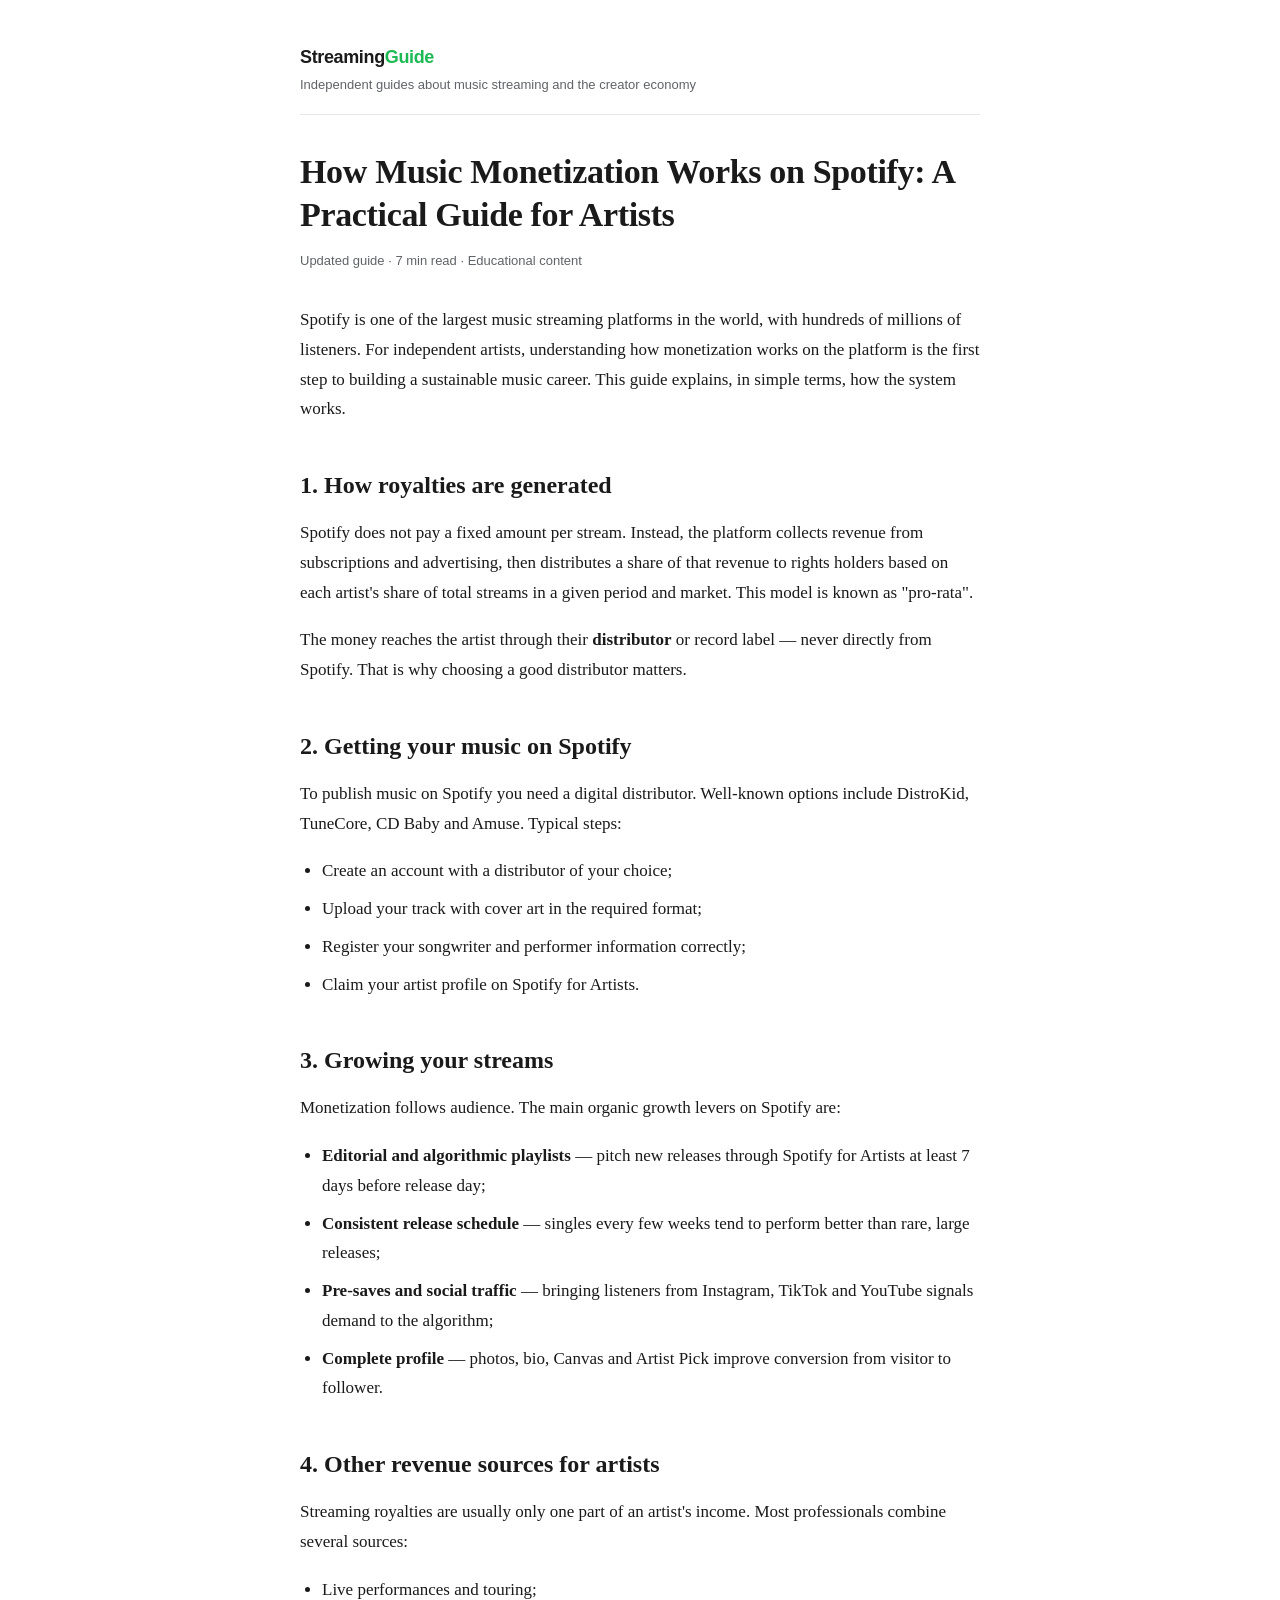
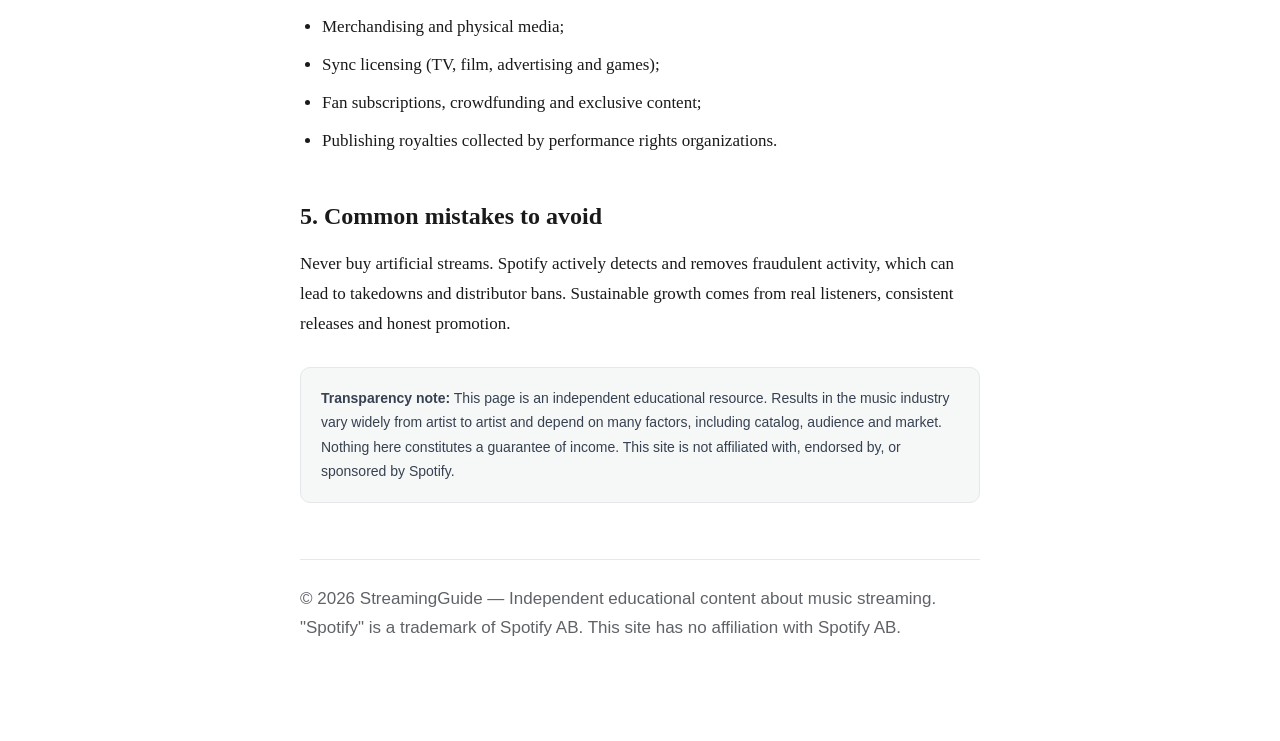
==== public/w/index.html @ 2e3a7094 "Changes Co-authored-by: vinicindoroi <194542521+vinicindoroi@users.noreply.github.com>" ====
<!DOCTYPE html>
<html lang="en">
<head>
  <meta charset="UTF-8">
  <meta name="viewport" content="width=device-width, initial-scale=1.0">
  <title>How Music Monetization Works on Spotify — Complete Guide</title>
  <meta name="description" content="An educational guide explaining how artists monetize music on Spotify: royalties, distribution, playlists and streaming growth.">
  <meta name="robots" content="index,follow">
  <link rel="icon" type="image/png" href="/favicon.png">
  <style>
    :root { --ink:#1a1a1a; --muted:#5f6368; --line:#e5e7eb; --accent:#1db954; }
    * { margin:0; padding:0; box-sizing:border-box; }
    body { font-family: Georgia, 'Times New Roman', serif; color:var(--ink); background:#fff; line-height:1.75; }
    .wrap { max-width:720px; margin:0 auto; padding:24px 20px 80px; }
    header.site { border-bottom:1px solid var(--line); padding:18px 0; margin-bottom:36px; }
    header.site .brand { font-family: -apple-system, 'Segoe UI', Arial, sans-serif; font-weight:700; font-size:18px; letter-spacing:-.02em; }
    header.site .brand span { color:var(--accent); }
    header.site .tagline { font-family: -apple-system, 'Segoe UI', Arial, sans-serif; font-size:13px; color:var(--muted); }
    h1 { font-size:34px; line-height:1.25; letter-spacing:-.01em; margin-bottom:14px; }
    .meta { font-family: -apple-system, 'Segoe UI', Arial, sans-serif; font-size:13px; color:var(--muted); margin-bottom:32px; }
    h2 { font-size:24px; margin:40px 0 12px; }
    p { margin-bottom:18px; font-size:17px; }
    ul { margin:0 0 18px 22px; font-size:17px; }
    li { margin-bottom:8px; }
    .box { background:#f6f8f7; border:1px solid var(--line); border-radius:10px; padding:18px 20px; margin:28px 0; font-family:-apple-system,'Segoe UI',Arial,sans-serif; font-size:14px; color:#374151; }
    footer.site { border-top:1px solid var(--line); margin-top:56px; padding-top:24px; font-family:-apple-system,'Segoe UI',Arial,sans-serif; font-size:12px; color:var(--muted); }
    @media (max-width:600px){ h1{font-size:27px;} }
  </style>
</head>
<body>
  <div class="wrap">
    <header class="site">
      <div class="brand">Streaming<span>Guide</span></div>
      <div class="tagline">Independent guides about music streaming and the creator economy</div>
    </header>

    <article>
      <h1>How Music Monetization Works on Spotify: A Practical Guide for Artists</h1>
      <div class="meta">Updated guide · 7 min read · Educational content</div>

      <p>Spotify is one of the largest music streaming platforms in the world, with hundreds of millions of listeners. For independent artists, understanding how monetization works on the platform is the first step to building a sustainable music career. This guide explains, in simple terms, how the system works.</p>

      <h2>1. How royalties are generated</h2>
      <p>Spotify does not pay a fixed amount per stream. Instead, the platform collects revenue from subscriptions and advertising, then distributes a share of that revenue to rights holders based on each artist's share of total streams in a given period and market. This model is known as "pro-rata".</p>
      <p>The money reaches the artist through their <strong>distributor</strong> or record label — never directly from Spotify. That is why choosing a good distributor matters.</p>

      <h2>2. Getting your music on Spotify</h2>
      <p>To publish music on Spotify you need a digital distributor. Well-known options include DistroKid, TuneCore, CD Baby and Amuse. Typical steps:</p>
      <ul>
        <li>Create an account with a distributor of your choice;</li>
        <li>Upload your track with cover art in the required format;</li>
        <li>Register your songwriter and performer information correctly;</li>
        <li>Claim your artist profile on Spotify for Artists.</li>
      </ul>

      <h2>3. Growing your streams</h2>
      <p>Monetization follows audience. The main organic growth levers on Spotify are:</p>
      <ul>
        <li><strong>Editorial and algorithmic playlists</strong> — pitch new releases through Spotify for Artists at least 7 days before release day;</li>
        <li><strong>Consistent release schedule</strong> — singles every few weeks tend to perform better than rare, large releases;</li>
        <li><strong>Pre-saves and social traffic</strong> — bringing listeners from Instagram, TikTok and YouTube signals demand to the algorithm;</li>
        <li><strong>Complete profile</strong> — photos, bio, Canvas and Artist Pick improve conversion from visitor to follower.</li>
      </ul>

      <h2>4. Other revenue sources for artists</h2>
      <p>Streaming royalties are usually only one part of an artist's income. Most professionals combine several sources:</p>
      <ul>
        <li>Live performances and touring;</li>
        <li>Merchandising and physical media;</li>
        <li>Sync licensing (TV, film, advertising and games);</li>
        <li>Fan subscriptions, crowdfunding and exclusive content;</li>
        <li>Publishing royalties collected by performance rights organizations.</li>
      </ul>

      <h2>5. Common mistakes to avoid</h2>
      <p>Never buy artificial streams. Spotify actively detects and removes fraudulent activity, which can lead to takedowns and distributor bans. Sustainable growth comes from real listeners, consistent releases and honest promotion.</p>

      <div class="box">
        <strong>Transparency note:</strong> This page is an independent educational resource. Results in the music industry vary widely from artist to artist and depend on many factors, including catalog, audience and market. Nothing here constitutes a guarantee of income. This site is not affiliated with, endorsed by, or sponsored by Spotify.
      </div>
    </article>

    <footer class="site">
      <p>© 2026 StreamingGuide — Independent educational content about music streaming. "Spotify" is a trademark of Spotify AB. This site has no affiliation with Spotify AB.</p>
    </footer>
  </div>
</body>
</html>
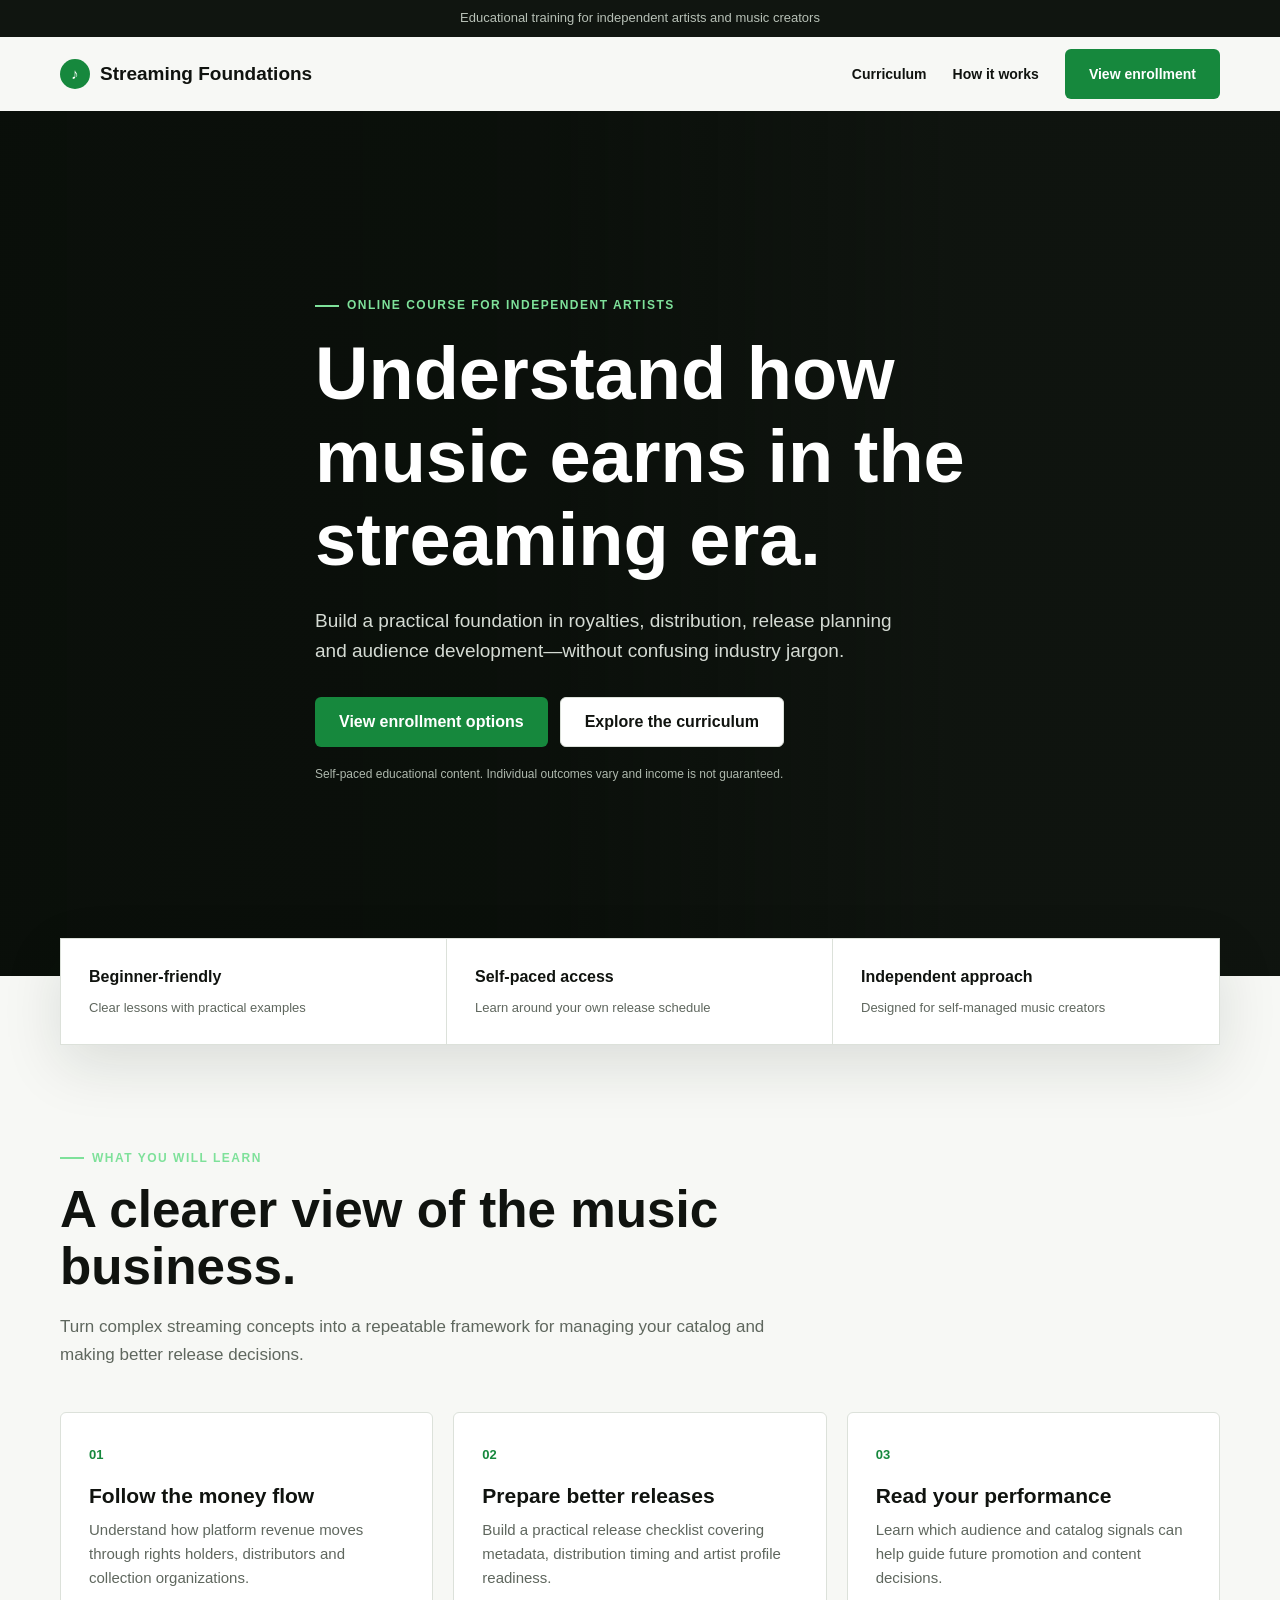
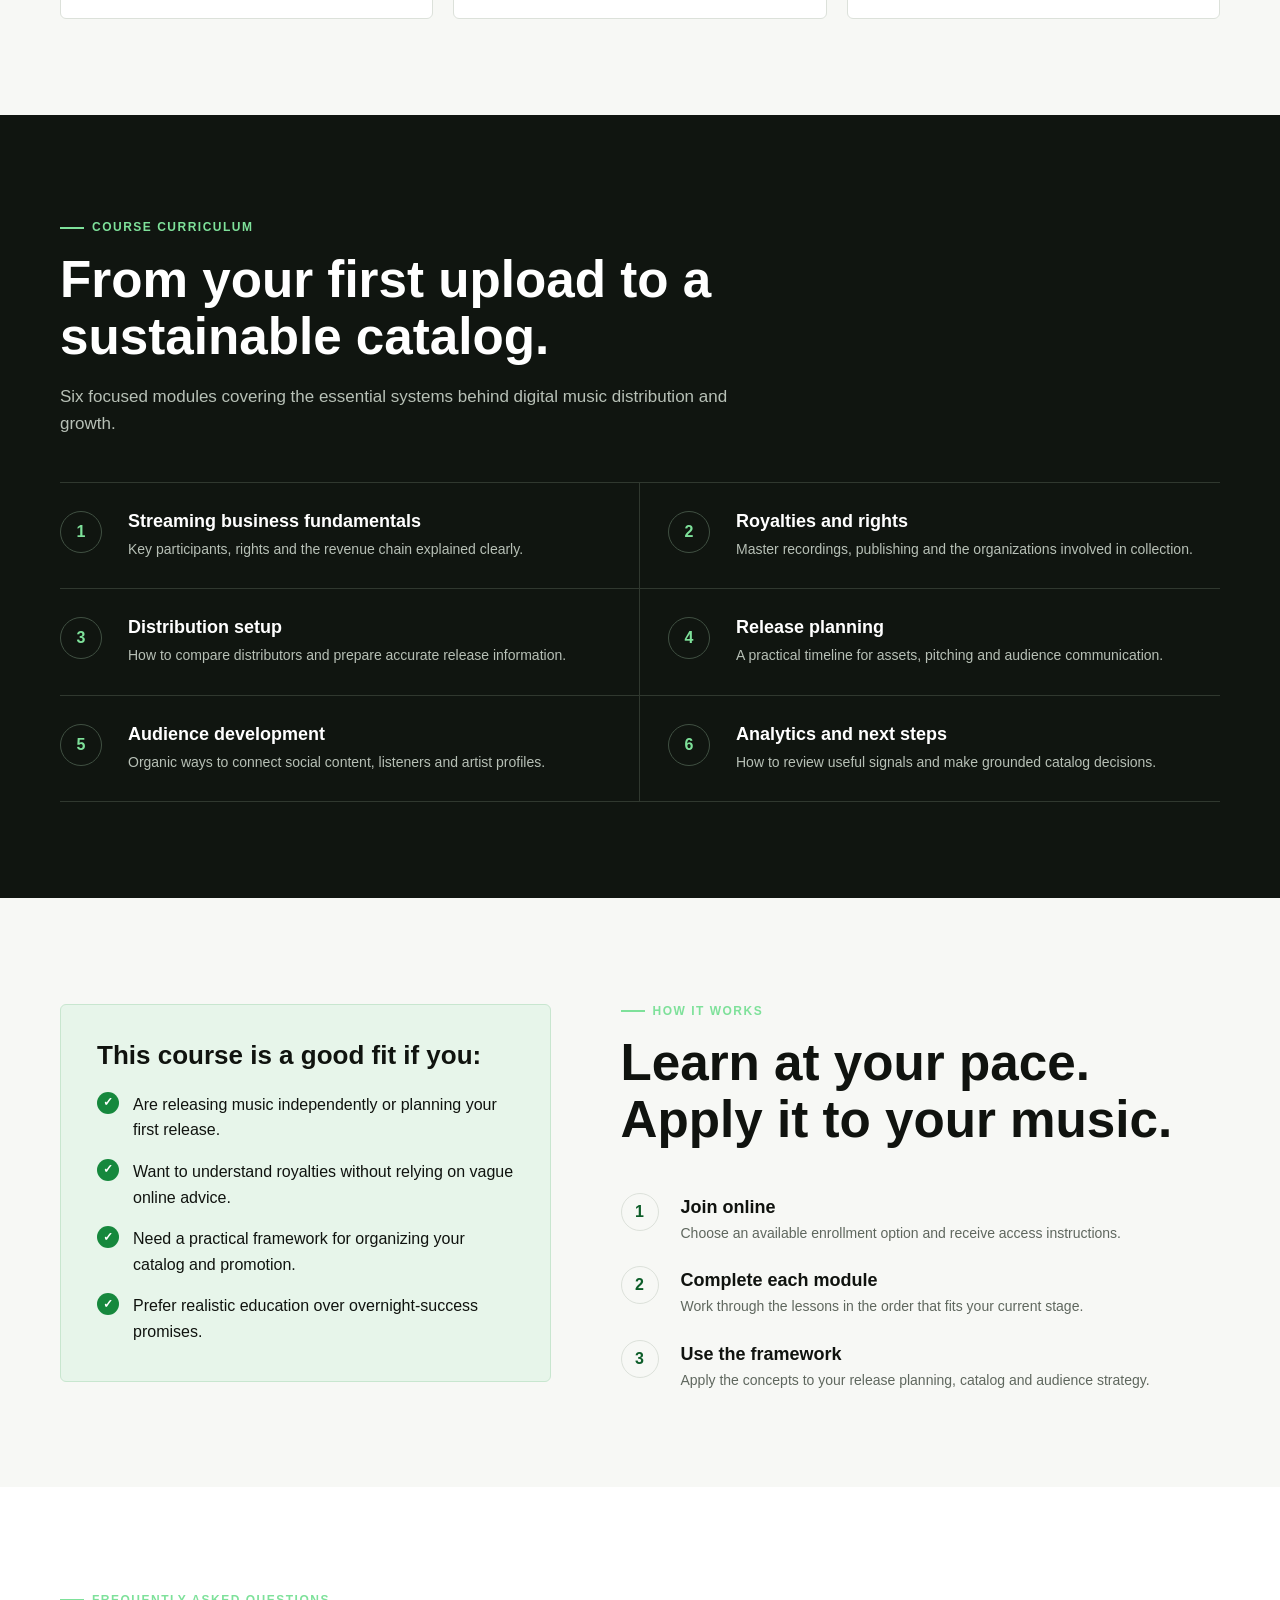
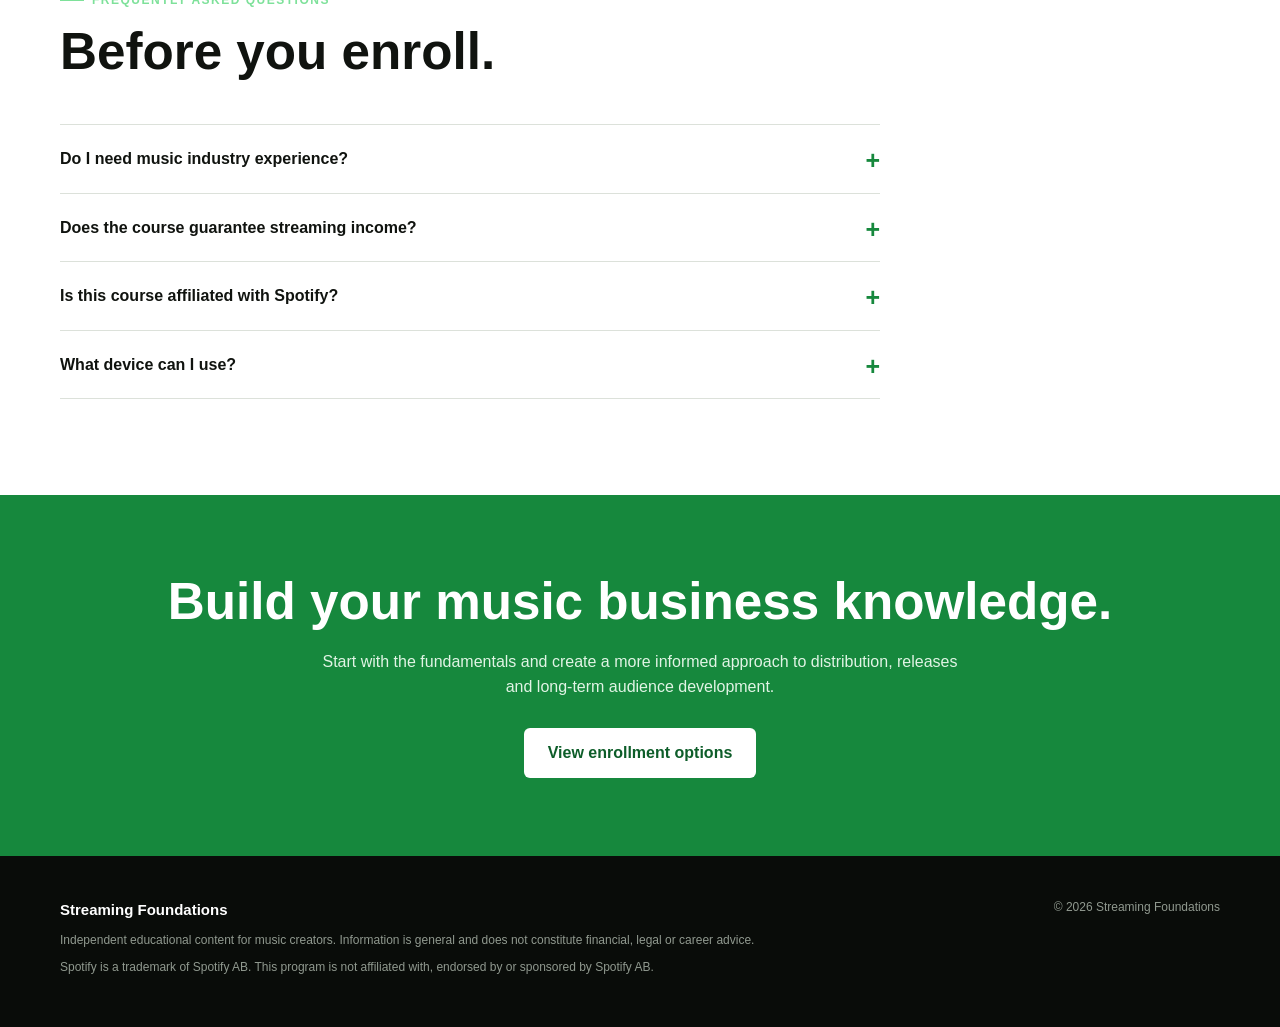
==== commit 577b3984: "Changes Co-authored-by: vinicindoroi <194542521+vinicindoroi@users.noreply.github.com>" ====
--- a/public/w/index.html
+++ b/public/w/index.html
@@ -3,86 +3,279 @@
 <head>
   <meta charset="UTF-8">
   <meta name="viewport" content="width=device-width, initial-scale=1.0">
-  <title>How Music Monetization Works on Spotify — Complete Guide</title>
-  <meta name="description" content="An educational guide explaining how artists monetize music on Spotify: royalties, distribution, playlists and streaming growth.">
+  <title>Streaming Income Foundations — A Practical Course for Independent Artists</title>
+  <meta name="description" content="Learn how music distribution, royalties, release planning and audience growth work in a practical online course for independent artists.">
   <meta name="robots" content="index,follow">
+  <meta property="og:title" content="Streaming Income Foundations">
+  <meta property="og:description" content="A practical online course about music distribution, royalties and sustainable audience growth.">
+  <meta property="og:type" content="website">
+  <meta name="twitter:card" content="summary_large_image">
   <link rel="icon" type="image/png" href="/favicon.png">
   <style>
-    :root { --ink:#1a1a1a; --muted:#5f6368; --line:#e5e7eb; --accent:#1db954; }
-    * { margin:0; padding:0; box-sizing:border-box; }
-    body { font-family: Georgia, 'Times New Roman', serif; color:var(--ink); background:#fff; line-height:1.75; }
-    .wrap { max-width:720px; margin:0 auto; padding:24px 20px 80px; }
-    header.site { border-bottom:1px solid var(--line); padding:18px 0; margin-bottom:36px; }
-    header.site .brand { font-family: -apple-system, 'Segoe UI', Arial, sans-serif; font-weight:700; font-size:18px; letter-spacing:-.02em; }
-    header.site .brand span { color:var(--accent); }
-    header.site .tagline { font-family: -apple-system, 'Segoe UI', Arial, sans-serif; font-size:13px; color:var(--muted); }
-    h1 { font-size:34px; line-height:1.25; letter-spacing:-.01em; margin-bottom:14px; }
-    .meta { font-family: -apple-system, 'Segoe UI', Arial, sans-serif; font-size:13px; color:var(--muted); margin-bottom:32px; }
-    h2 { font-size:24px; margin:40px 0 12px; }
-    p { margin-bottom:18px; font-size:17px; }
-    ul { margin:0 0 18px 22px; font-size:17px; }
-    li { margin-bottom:8px; }
-    .box { background:#f6f8f7; border:1px solid var(--line); border-radius:10px; padding:18px 20px; margin:28px 0; font-family:-apple-system,'Segoe UI',Arial,sans-serif; font-size:14px; color:#374151; }
-    footer.site { border-top:1px solid var(--line); margin-top:56px; padding-top:24px; font-family:-apple-system,'Segoe UI',Arial,sans-serif; font-size:12px; color:var(--muted); }
-    @media (max-width:600px){ h1{font-size:27px;} }
+    :root {
+      --page: #f7f8f5;
+      --surface: #ffffff;
+      --ink: #10130f;
+      --muted: #5f675e;
+      --line: #dce1da;
+      --brand: #16883d;
+      --brand-dark: #0d5d29;
+      --brand-soft: #e7f5ea;
+      --dark: #101510;
+      --dark-muted: #b7c0b6;
+      --shadow: 0 20px 60px rgba(18, 35, 21, .12);
+    }
+    * { box-sizing: border-box; }
+    html { scroll-behavior: smooth; }
+    body { margin: 0; font-family: Arial, Helvetica, sans-serif; color: var(--ink); background: var(--page); line-height: 1.6; }
+    a { color: inherit; }
+    img { max-width: 100%; display: block; }
+    .container { width: min(1160px, calc(100% - 40px)); margin: 0 auto; }
+    .topbar { background: var(--dark); color: var(--dark-muted); font-size: 13px; text-align: center; padding: 8px 16px; }
+    .nav { height: 74px; display: flex; align-items: center; justify-content: space-between; gap: 24px; }
+    .brand { display: inline-flex; align-items: center; gap: 10px; font-size: 19px; font-weight: 800; text-decoration: none; }
+    .brand-mark { width: 30px; height: 30px; border-radius: 50%; background: var(--brand); display: grid; place-items: center; color: var(--surface); font-size: 15px; }
+    .nav-links { display: flex; align-items: center; gap: 26px; font-size: 14px; font-weight: 700; }
+    .nav-links a { text-decoration: none; }
+    .button { display: inline-flex; align-items: center; justify-content: center; min-height: 50px; border: 0; border-radius: 6px; padding: 0 24px; font: inherit; font-weight: 800; text-decoration: none; cursor: pointer; transition: transform .2s ease, background .2s ease; }
+    .button:hover { transform: translateY(-2px); }
+    .button-primary { background: var(--brand); color: var(--surface); }
+    .button-primary:hover { background: var(--brand-dark); }
+    .button-secondary { background: var(--surface); color: var(--ink); border: 1px solid var(--line); }
+    .hero { position: relative; min-height: 680px; display: grid; align-items: center; color: var(--surface); background: var(--dark); overflow: hidden; }
+    .hero::before { content: ""; position: absolute; inset: 0; background: linear-gradient(90deg, rgba(10, 15, 10, .98) 0%, rgba(10, 15, 10, .9) 42%, rgba(10, 15, 10, .18) 75%), url('/w/course-studio.jpg') center/cover no-repeat; }
+    .hero-content { position: relative; z-index: 1; max-width: 650px; padding: 82px 0 96px; }
+    .eyebrow { display: inline-flex; align-items: center; gap: 8px; color: #7ee19a; text-transform: uppercase; font-size: 12px; font-weight: 800; letter-spacing: 1.5px; }
+    .eyebrow::before { content: ""; width: 24px; height: 2px; background: currentColor; }
+    h1, h2, h3 { margin: 0; line-height: 1.12; }
+    h1 { margin-top: 18px; font-size: clamp(42px, 6vw, 74px); max-width: 720px; }
+    .hero p { max-width: 610px; margin: 24px 0 30px; color: #d5dbd4; font-size: 19px; }
+    .hero-actions { display: flex; flex-wrap: wrap; gap: 12px; }
+    .hero-note { margin-top: 18px; font-size: 12px; color: #aeb8ad; }
+    .proof { position: relative; z-index: 2; margin-top: -38px; }
+    .proof-inner { display: grid; grid-template-columns: repeat(3, 1fr); background: var(--surface); box-shadow: var(--shadow); border: 1px solid var(--line); }
+    .proof-item { padding: 25px 28px; border-right: 1px solid var(--line); }
+    .proof-item:last-child { border-right: 0; }
+    .proof-item strong { display: block; font-size: 16px; margin-bottom: 4px; }
+    .proof-item span { color: var(--muted); font-size: 13px; }
+    section { padding: 96px 0; }
+    .section-head { max-width: 720px; margin-bottom: 44px; }
+    .section-head h2 { margin-top: 13px; font-size: clamp(34px, 4vw, 52px); }
+    .section-head p { color: var(--muted); font-size: 17px; margin: 18px 0 0; }
+    .outcomes { display: grid; grid-template-columns: repeat(3, 1fr); gap: 20px; }
+    .outcome { padding: 28px; background: var(--surface); border: 1px solid var(--line); border-radius: 6px; }
+    .outcome-number { color: var(--brand); font-weight: 900; font-size: 13px; }
+    .outcome h3 { margin: 18px 0 10px; font-size: 21px; }
+    .outcome p { margin: 0; color: var(--muted); font-size: 15px; }
+    .curriculum { background: var(--dark); color: var(--surface); }
+    .curriculum .section-head p { color: var(--dark-muted); }
+    .modules { display: grid; grid-template-columns: 1fr 1fr; border-top: 1px solid #30382f; }
+    .module { display: grid; grid-template-columns: 50px 1fr; gap: 18px; padding: 28px 24px 28px 0; border-bottom: 1px solid #30382f; }
+    .module:nth-child(odd) { border-right: 1px solid #30382f; }
+    .module:nth-child(even) { padding-left: 28px; }
+    .module b { width: 42px; height: 42px; display: grid; place-items: center; border: 1px solid #405042; color: #7ee19a; border-radius: 50%; }
+    .module h3 { font-size: 18px; margin-bottom: 7px; }
+    .module p { margin: 0; color: var(--dark-muted); font-size: 14px; }
+    .fit-grid { display: grid; grid-template-columns: .9fr 1.1fr; gap: 70px; align-items: center; }
+    .fit-panel { background: var(--brand-soft); border: 1px solid #c8e6cf; padding: 36px; border-radius: 6px; }
+    .fit-panel h3 { font-size: 26px; margin-bottom: 22px; }
+    .check-list { list-style: none; padding: 0; margin: 0; display: grid; gap: 16px; }
+    .check-list li { display: grid; grid-template-columns: 24px 1fr; gap: 12px; }
+    .check { width: 22px; height: 22px; border-radius: 50%; background: var(--brand); color: var(--surface); display: grid; place-items: center; font-size: 12px; font-weight: 900; }
+    .steps { display: grid; gap: 22px; }
+    .step { display: grid; grid-template-columns: 44px 1fr; gap: 16px; }
+    .step b { width: 38px; height: 38px; border: 1px solid var(--line); border-radius: 50%; display: grid; place-items: center; color: var(--brand-dark); }
+    .step h3 { font-size: 18px; margin: 4px 0 5px; }
+    .step p { margin: 0; color: var(--muted); font-size: 14px; }
+    .faq { background: var(--surface); }
+    .faq-list { max-width: 820px; }
+    details { border-top: 1px solid var(--line); padding: 21px 0; }
+    details:last-child { border-bottom: 1px solid var(--line); }
+    summary { cursor: pointer; font-weight: 800; list-style: none; padding-right: 30px; position: relative; }
+    summary::-webkit-details-marker { display: none; }
+    summary::after { content: "+"; position: absolute; right: 0; top: -6px; font-size: 25px; color: var(--brand); }
+    details[open] summary::after { content: "−"; }
+    details p { color: var(--muted); margin: 14px 0 0; max-width: 720px; font-size: 15px; }
+    .final { padding: 78px 0; background: var(--brand); color: var(--surface); text-align: center; }
+    .final h2 { font-size: clamp(34px, 4vw, 52px); }
+    .final p { max-width: 650px; margin: 18px auto 28px; color: #e1f4e5; }
+    .final .button { background: var(--surface); color: var(--brand-dark); }
+    footer { background: #090c09; color: #90998f; padding: 42px 0; font-size: 12px; }
+    .footer-inner { display: flex; justify-content: space-between; gap: 28px; align-items: flex-start; }
+    .footer-copy { max-width: 720px; }
+    footer strong { display: block; color: var(--surface); font-size: 15px; margin-bottom: 9px; }
+    footer p { margin: 0 0 8px; }
+    @media (max-width: 820px) {
+      .nav-links a:not(.button) { display: none; }
+      .hero { min-height: 620px; }
+      .hero::before { background: linear-gradient(90deg, rgba(10, 15, 10, .96), rgba(10, 15, 10, .67)), url('/w/course-studio.jpg') 62% center/cover no-repeat; }
+      .proof-inner, .outcomes { grid-template-columns: 1fr; }
+      .proof-item { border-right: 0; border-bottom: 1px solid var(--line); }
+      .proof-item:last-child { border-bottom: 0; }
+      .modules { grid-template-columns: 1fr; }
+      .module:nth-child(odd) { border-right: 0; }
+      .module:nth-child(even) { padding-left: 0; }
+      .fit-grid { grid-template-columns: 1fr; gap: 42px; }
+      .footer-inner { flex-direction: column; }
+    }
+    @media (max-width: 520px) {
+      .container { width: min(100% - 28px, 1160px); }
+      .nav { height: 64px; }
+      .nav-links .button { min-height: 42px; padding: 0 14px; font-size: 12px; }
+      .brand { font-size: 16px; }
+      .hero { min-height: 650px; }
+      .hero-content { padding: 65px 0 88px; }
+      h1 { font-size: 42px; }
+      .hero p { font-size: 17px; }
+      .hero-actions .button { width: 100%; }
+      section { padding: 72px 0; }
+      .fit-panel { padding: 26px 22px; }
+    }
+    @media (prefers-reduced-motion: reduce) {
+      html { scroll-behavior: auto; }
+      .button { transition: none; }
+    }
   </style>
 </head>
 <body>
-  <div class="wrap">
-    <header class="site">
-      <div class="brand">Streaming<span>Guide</span></div>
-      <div class="tagline">Independent guides about music streaming and the creator economy</div>
-    </header>
-
-    <article>
-      <h1>How Music Monetization Works on Spotify: A Practical Guide for Artists</h1>
-      <div class="meta">Updated guide · 7 min read · Educational content</div>
-
-      <p>Spotify is one of the largest music streaming platforms in the world, with hundreds of millions of listeners. For independent artists, understanding how monetization works on the platform is the first step to building a sustainable music career. This guide explains, in simple terms, how the system works.</p>
-
-      <h2>1. How royalties are generated</h2>
-      <p>Spotify does not pay a fixed amount per stream. Instead, the platform collects revenue from subscriptions and advertising, then distributes a share of that revenue to rights holders based on each artist's share of total streams in a given period and market. This model is known as "pro-rata".</p>
-      <p>The money reaches the artist through their <strong>distributor</strong> or record label — never directly from Spotify. That is why choosing a good distributor matters.</p>
-
-      <h2>2. Getting your music on Spotify</h2>
-      <p>To publish music on Spotify you need a digital distributor. Well-known options include DistroKid, TuneCore, CD Baby and Amuse. Typical steps:</p>
-      <ul>
-        <li>Create an account with a distributor of your choice;</li>
-        <li>Upload your track with cover art in the required format;</li>
-        <li>Register your songwriter and performer information correctly;</li>
-        <li>Claim your artist profile on Spotify for Artists.</li>
-      </ul>
-
-      <h2>3. Growing your streams</h2>
-      <p>Monetization follows audience. The main organic growth levers on Spotify are:</p>
-      <ul>
-        <li><strong>Editorial and algorithmic playlists</strong> — pitch new releases through Spotify for Artists at least 7 days before release day;</li>
-        <li><strong>Consistent release schedule</strong> — singles every few weeks tend to perform better than rare, large releases;</li>
-        <li><strong>Pre-saves and social traffic</strong> — bringing listeners from Instagram, TikTok and YouTube signals demand to the algorithm;</li>
-        <li><strong>Complete profile</strong> — photos, bio, Canvas and Artist Pick improve conversion from visitor to follower.</li>
-      </ul>
-
-      <h2>4. Other revenue sources for artists</h2>
-      <p>Streaming royalties are usually only one part of an artist's income. Most professionals combine several sources:</p>
-      <ul>
-        <li>Live performances and touring;</li>
-        <li>Merchandising and physical media;</li>
-        <li>Sync licensing (TV, film, advertising and games);</li>
-        <li>Fan subscriptions, crowdfunding and exclusive content;</li>
-        <li>Publishing royalties collected by performance rights organizations.</li>
-      </ul>
-
-      <h2>5. Common mistakes to avoid</h2>
-      <p>Never buy artificial streams. Spotify actively detects and removes fraudulent activity, which can lead to takedowns and distributor bans. Sustainable growth comes from real listeners, consistent releases and honest promotion.</p>
-
-      <div class="box">
-        <strong>Transparency note:</strong> This page is an independent educational resource. Results in the music industry vary widely from artist to artist and depend on many factors, including catalog, audience and market. Nothing here constitutes a guarantee of income. This site is not affiliated with, endorsed by, or sponsored by Spotify.
-      </div>
-    </article>
-
-    <footer class="site">
-      <p>© 2026 StreamingGuide — Independent educational content about music streaming. "Spotify" is a trademark of Spotify AB. This site has no affiliation with Spotify AB.</p>
-    </footer>
-  </div>
+  <div class="topbar">Educational training for independent artists and music creators</div>
+  <header class="container nav">
+    <a class="brand" href="/w/index.html"><span class="brand-mark">♪</span> Streaming Foundations</a>
+    <nav class="nav-links" aria-label="Main navigation">
+      <a href="#curriculum">Curriculum</a>
+      <a href="#how-it-works">How it works</a>
+      <a class="button button-primary checkout-link" href="https://secure.spot.officialprogram.online/">View enrollment</a>
+    </nav>
+  </header>
+
+  <main>
+    <section class="hero">
+      <div class="container hero-content">
+        <span class="eyebrow">Online course for independent artists</span>
+        <h1>Understand how music earns in the streaming era.</h1>
+        <p>Build a practical foundation in royalties, distribution, release planning and audience development—without confusing industry jargon.</p>
+        <div class="hero-actions">
+          <a class="button button-primary checkout-link" href="https://secure.spot.officialprogram.online/">View enrollment options</a>
+          <a class="button button-secondary" href="#curriculum">Explore the curriculum</a>
+        </div>
+        <div class="hero-note">Self-paced educational content. Individual outcomes vary and income is not guaranteed.</div>
+      </div>
+    </section>
+
+    <div class="proof">
+      <div class="container proof-inner">
+        <div class="proof-item"><strong>Beginner-friendly</strong><span>Clear lessons with practical examples</span></div>
+        <div class="proof-item"><strong>Self-paced access</strong><span>Learn around your own release schedule</span></div>
+        <div class="proof-item"><strong>Independent approach</strong><span>Designed for self-managed music creators</span></div>
+      </div>
+    </div>
+
+    <section>
+      <div class="container">
+        <div class="section-head">
+          <span class="eyebrow">What you will learn</span>
+          <h2>A clearer view of the music business.</h2>
+          <p>Turn complex streaming concepts into a repeatable framework for managing your catalog and making better release decisions.</p>
+        </div>
+        <div class="outcomes">
+          <article class="outcome"><span class="outcome-number">01</span><h3>Follow the money flow</h3><p>Understand how platform revenue moves through rights holders, distributors and collection organizations.</p></article>
+          <article class="outcome"><span class="outcome-number">02</span><h3>Prepare better releases</h3><p>Build a practical release checklist covering metadata, distribution timing and artist profile readiness.</p></article>
+          <article class="outcome"><span class="outcome-number">03</span><h3>Read your performance</h3><p>Learn which audience and catalog signals can help guide future promotion and content decisions.</p></article>
+        </div>
+      </div>
+    </section>
+
+    <section class="curriculum" id="curriculum">
+      <div class="container">
+        <div class="section-head">
+          <span class="eyebrow">Course curriculum</span>
+          <h2>From your first upload to a sustainable catalog.</h2>
+          <p>Six focused modules covering the essential systems behind digital music distribution and growth.</p>
+        </div>
+        <div class="modules">
+          <article class="module"><b>1</b><div><h3>Streaming business fundamentals</h3><p>Key participants, rights and the revenue chain explained clearly.</p></div></article>
+          <article class="module"><b>2</b><div><h3>Royalties and rights</h3><p>Master recordings, publishing and the organizations involved in collection.</p></div></article>
+          <article class="module"><b>3</b><div><h3>Distribution setup</h3><p>How to compare distributors and prepare accurate release information.</p></div></article>
+          <article class="module"><b>4</b><div><h3>Release planning</h3><p>A practical timeline for assets, pitching and audience communication.</p></div></article>
+          <article class="module"><b>5</b><div><h3>Audience development</h3><p>Organic ways to connect social content, listeners and artist profiles.</p></div></article>
+          <article class="module"><b>6</b><div><h3>Analytics and next steps</h3><p>How to review useful signals and make grounded catalog decisions.</p></div></article>
+        </div>
+      </div>
+    </section>
+
+    <section id="how-it-works">
+      <div class="container fit-grid">
+        <div class="fit-panel">
+          <h3>This course is a good fit if you:</h3>
+          <ul class="check-list">
+            <li><span class="check">✓</span><span>Are releasing music independently or planning your first release.</span></li>
+            <li><span class="check">✓</span><span>Want to understand royalties without relying on vague online advice.</span></li>
+            <li><span class="check">✓</span><span>Need a practical framework for organizing your catalog and promotion.</span></li>
+            <li><span class="check">✓</span><span>Prefer realistic education over overnight-success promises.</span></li>
+          </ul>
+        </div>
+        <div>
+          <div class="section-head">
+            <span class="eyebrow">How it works</span>
+            <h2>Learn at your pace. Apply it to your music.</h2>
+          </div>
+          <div class="steps">
+            <article class="step"><b>1</b><div><h3>Join online</h3><p>Choose an available enrollment option and receive access instructions.</p></div></article>
+            <article class="step"><b>2</b><div><h3>Complete each module</h3><p>Work through the lessons in the order that fits your current stage.</p></div></article>
+            <article class="step"><b>3</b><div><h3>Use the framework</h3><p>Apply the concepts to your release planning, catalog and audience strategy.</p></div></article>
+          </div>
+        </div>
+      </div>
+    </section>
+
+    <section class="faq">
+      <div class="container">
+        <div class="section-head">
+          <span class="eyebrow">Frequently asked questions</span>
+          <h2>Before you enroll.</h2>
+        </div>
+        <div class="faq-list">
+          <details><summary>Do I need music industry experience?</summary><p>No. The course starts with the fundamentals and is designed for independent artists, producers and managers at an early stage.</p></details>
+          <details><summary>Does the course guarantee streaming income?</summary><p>No. The program is educational and does not promise a particular financial or career result. Outcomes vary by catalog, audience, market and the work each participant applies.</p></details>
+          <details><summary>Is this course affiliated with Spotify?</summary><p>No. This is an independent educational program. Spotify is a trademark of Spotify AB, which does not sponsor, endorse or administer this course.</p></details>
+          <details><summary>What device can I use?</summary><p>The course materials are designed to work on current mobile phones, tablets and computers with internet access.</p></details>
+        </div>
+      </div>
+    </section>
+
+    <section class="final">
+      <div class="container">
+        <h2>Build your music business knowledge.</h2>
+        <p>Start with the fundamentals and create a more informed approach to distribution, releases and long-term audience development.</p>
+        <a class="button checkout-link" href="https://secure.spot.officialprogram.online/">View enrollment options</a>
+      </div>
+    </section>
+  </main>
+
+  <footer>
+    <div class="container footer-inner">
+      <div class="footer-copy">
+        <strong>Streaming Foundations</strong>
+        <p>Independent educational content for music creators. Information is general and does not constitute financial, legal or career advice.</p>
+        <p>Spotify is a trademark of Spotify AB. This program is not affiliated with, endorsed by or sponsored by Spotify AB.</p>
+      </div>
+      <div>© 2026 Streaming Foundations</div>
+    </div>
+  </footer>
+
+  <script>
+    (function () {
+      var query = window.location.search;
+      if (!query) return;
+      document.querySelectorAll('.checkout-link').forEach(function (link) {
+        try {
+          var target = new URL(link.href);
+          var incoming = new URLSearchParams(query);
+          incoming.forEach(function (value, key) { target.searchParams.set(key, value); });
+          link.href = target.toString();
+        } catch (error) {}
+      });
+    })();
+  </script>
 </body>
-</html>
+</html>
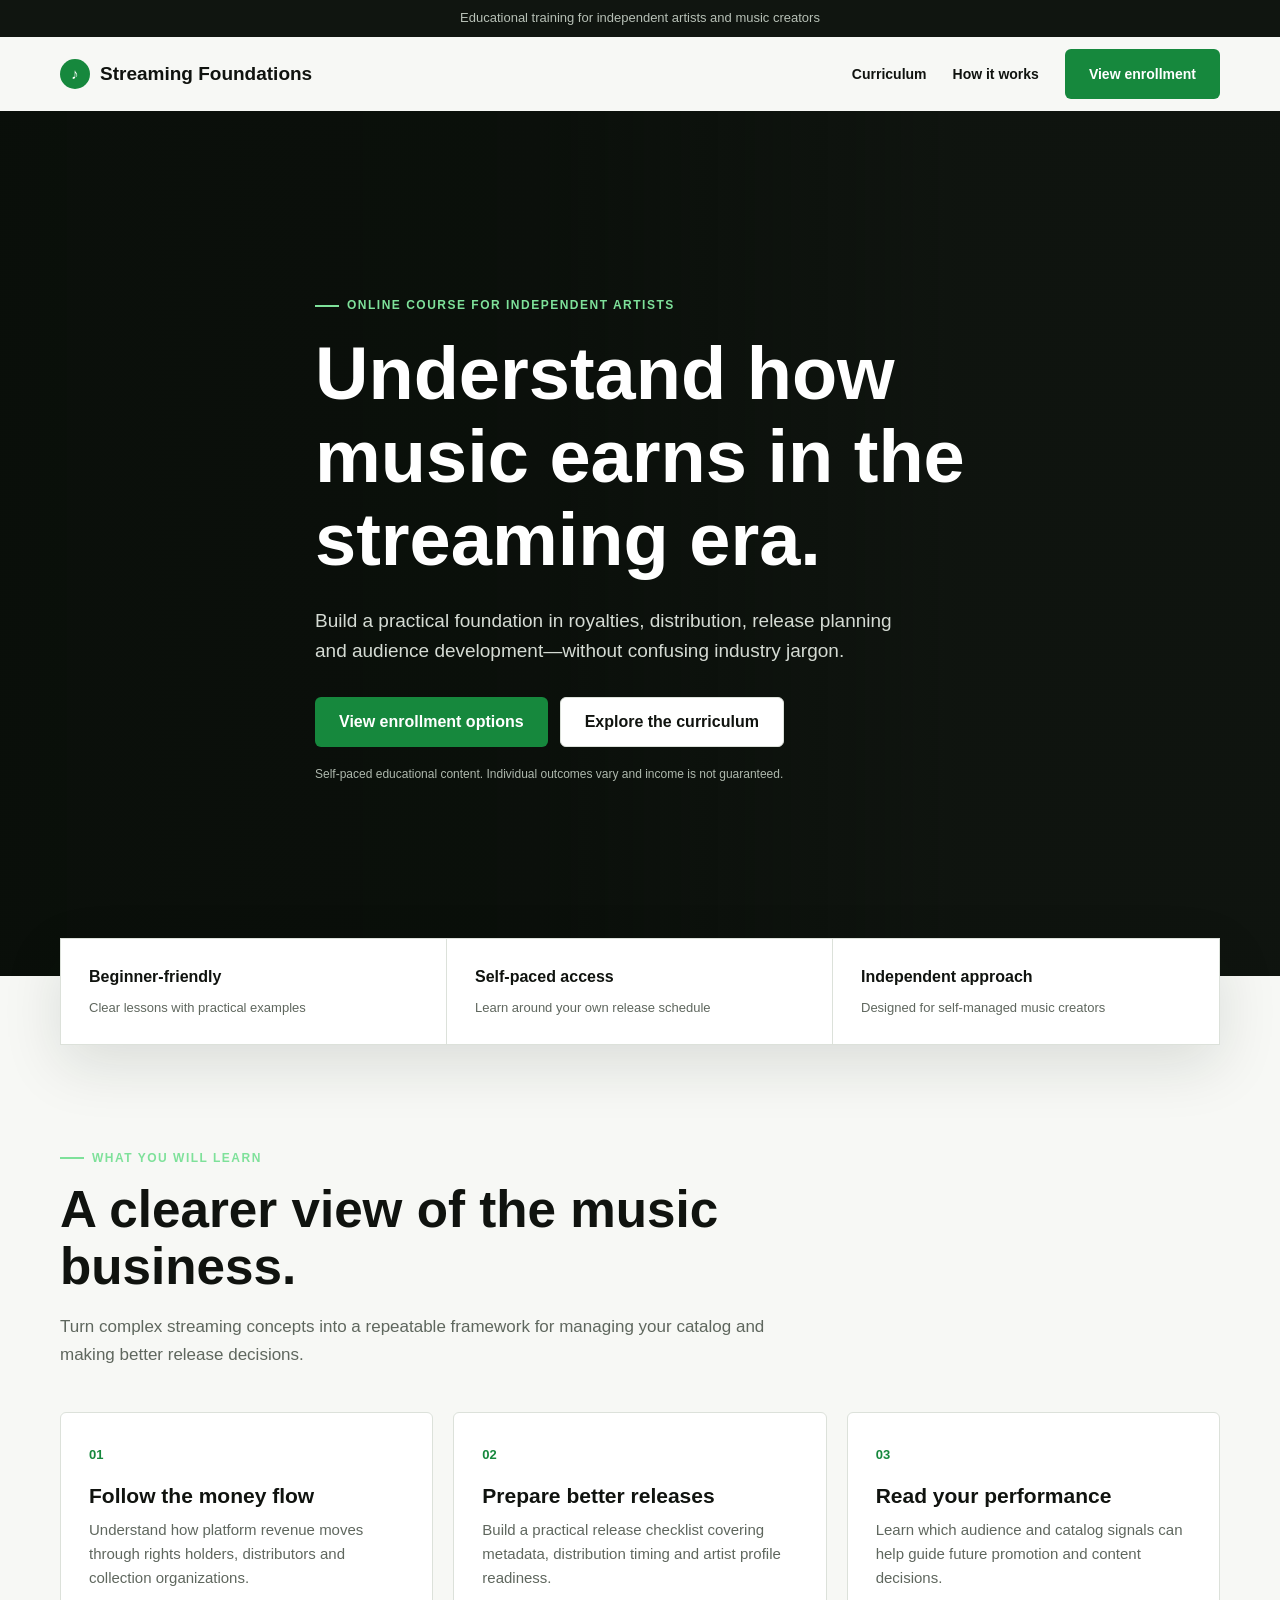
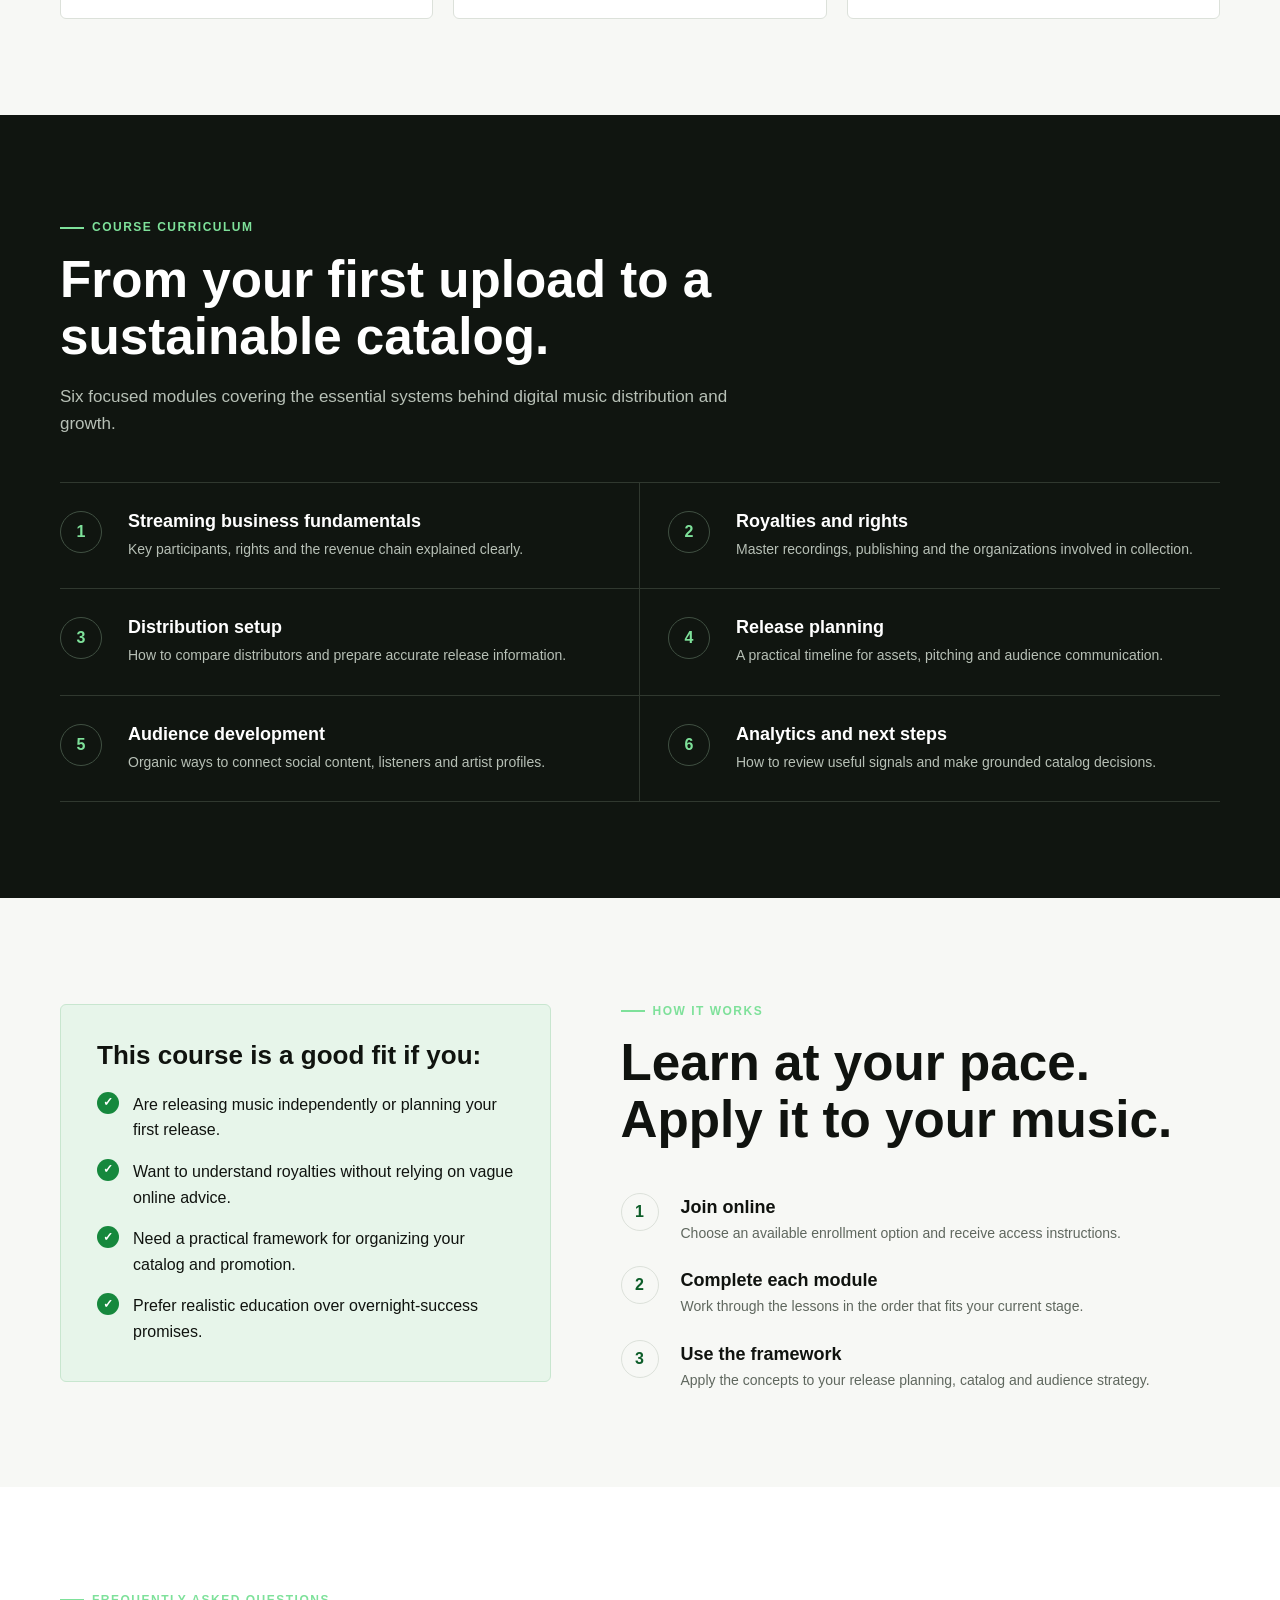
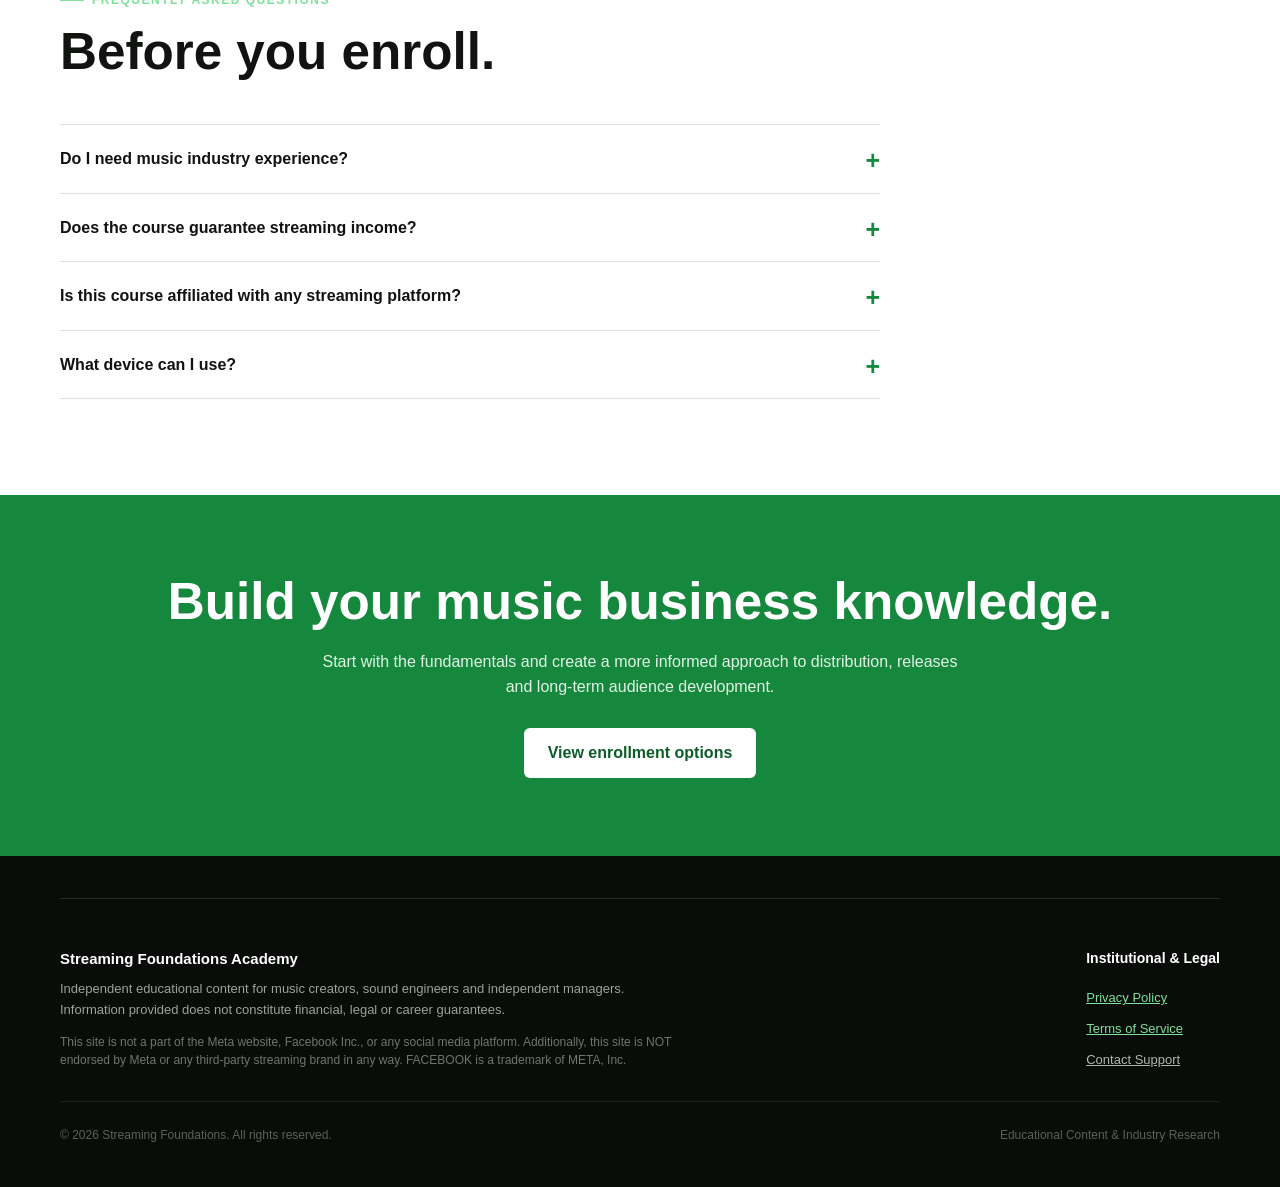
==== commit a5176666: "fix(whitepage): add institutional footer, privacy terms and remove brand mentions" ====
--- a/public/w/index.html
+++ b/public/w/index.html
@@ -144,7 +144,7 @@
     <nav class="nav-links" aria-label="Main navigation">
       <a href="#curriculum">Curriculum</a>
       <a href="#how-it-works">How it works</a>
-      <a class="button button-primary checkout-link" href="https://secure.spot.officialprogram.online/">View enrollment</a>
+      <a class="button button-primary checkout-link" href="#curriculum">View enrollment</a>
     </nav>
   </header>
 
@@ -237,7 +237,7 @@
         <div class="faq-list">
           <details><summary>Do I need music industry experience?</summary><p>No. The course starts with the fundamentals and is designed for independent artists, producers and managers at an early stage.</p></details>
           <details><summary>Does the course guarantee streaming income?</summary><p>No. The program is educational and does not promise a particular financial or career result. Outcomes vary by catalog, audience, market and the work each participant applies.</p></details>
-          <details><summary>Is this course affiliated with Spotify?</summary><p>No. This is an independent educational program. Spotify is a trademark of Spotify AB, which does not sponsor, endorse or administer this course.</p></details>
+          <details><summary>Is this course affiliated with any streaming platform?</summary><p>No. This is an independent educational training program. We are not endorsed, affiliated, or sponsored by any specific streaming provider or platform.</p></details>
           <details><summary>What device can I use?</summary><p>The course materials are designed to work on current mobile phones, tablets and computers with internet access.</p></details>
         </div>
       </div>
@@ -253,13 +253,22 @@
   </main>
 
   <footer>
-    <div class="container footer-inner">
-      <div class="footer-copy">
-        <strong>Streaming Foundations</strong>
-        <p>Independent educational content for music creators. Information is general and does not constitute financial, legal or career advice.</p>
-        <p>Spotify is a trademark of Spotify AB. This program is not affiliated with, endorsed by or sponsored by Spotify AB.</p>
-      </div>
-      <div>© 2026 Streaming Foundations</div>
+    <div class="container footer-inner" style="display: flex; flex-wrap: wrap; justify-content: space-between; gap: 32px; padding: 48px 0 24px; border-top: 1px solid #232c22;">
+      <div class="footer-copy" style="max-width: 620px;">
+        <strong style="color: #fff; font-size: 15px; display: block; margin-bottom: 8px;">Streaming Foundations Academy</strong>
+        <p style="color: #9aa498; font-size: 13px; line-height: 1.6; margin-bottom: 12px;">Independent educational content for music creators, sound engineers and independent managers. Information provided does not constitute financial, legal or career guarantees.</p>
+        <p style="color: #6d776c; font-size: 12px; line-height: 1.5;">This site is not a part of the Meta website, Facebook Inc., or any social media platform. Additionally, this site is NOT endorsed by Meta or any third-party streaming brand in any way. FACEBOOK is a trademark of META, Inc.</p>
+      </div>
+      <div style="display: flex; flex-direction: column; gap: 10px; font-size: 13px;">
+        <strong style="color: #fff; font-size: 14px;">Institutional & Legal</strong>
+        <a href="javascript:alert('Privacy Policy: We respect your privacy and process personal data strictly in accordance with GDPR/LGPD regulations. Information collected is used solely for training communication.');" style="color: #7ee19a; text-decoration: underline;">Privacy Policy</a>
+        <a href="javascript:alert('Terms of Service: By accessing this educational training, you agree to our terms. All contents and materials are for educational and training purposes only.');" style="color: #7ee19a; text-decoration: underline;">Terms of Service</a>
+        <a href="mailto:support@officialprogram.online" style="color: #aeb8ad; text-decoration: underline;">Contact Support</a>
+      </div>
+    </div>
+    <div class="container" style="padding-top: 24px; border-top: 1px solid #1a221a; font-size: 12px; color: #586357; display: flex; justify-content: space-between;">
+      <div>© 2026 Streaming Foundations. All rights reserved.</div>
+      <div>Educational Content & Industry Research</div>
     </div>
   </footer>
 
